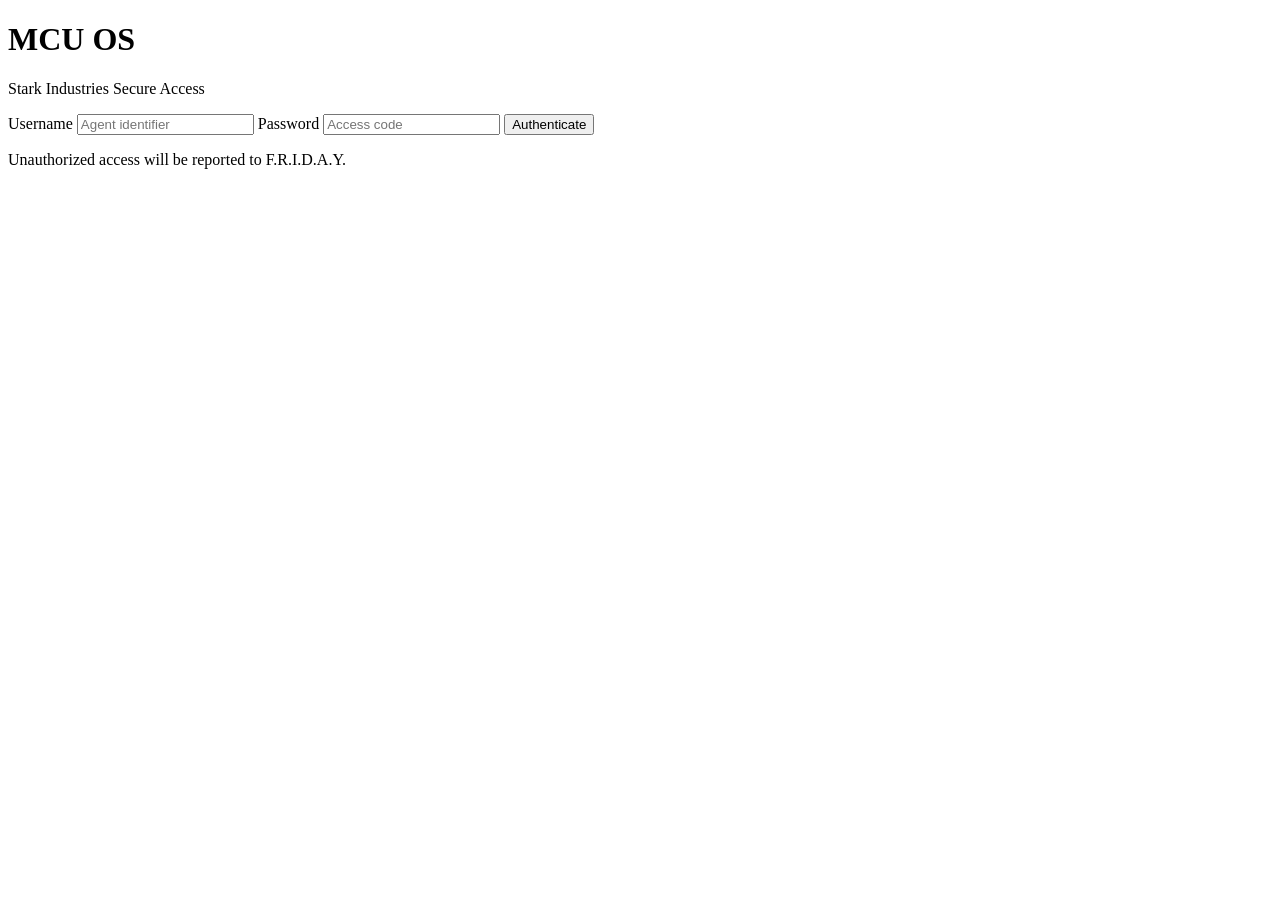
==== public/login.html @ 0550e7c6 "Add login.html for user authentication" ====
<!doctype html>
<html>
	<head>
		<meta charset="utf-8" />
		<meta
			name="viewport"
			content="width=device-width, initial-scale=1.0, shrink-to-fit=no"
		/>
		<title>MCU OS | Sign In</title>
		<link rel="shortcut icon" href="favicon.ico" />
		<link
			href="https://fonts.googleapis.com/css2?family=Orbitron:wght@500;700;900&family=Roboto:wght@300;400;500&display=swap"
			rel="stylesheet"
		/>
		<link rel="stylesheet" href="index.css" />
		<link rel="stylesheet" href="login.css" />
	</head>

	<body class="login-body">
		<div class="reactor-glow reactor-glow-a"></div>
		<div class="reactor-glow reactor-glow-b"></div>

		<div class="login-card">
			<div class="reactor-ring">
				<div class="reactor-core"></div>
			</div>

			<h1 class="login-title">MCU <span>OS</span></h1>
			<p class="login-subtitle">Stark Industries Secure Access</p>

			<form id="login-form" autocomplete="off">
				<label class="field">
					<span class="field-label">Username</span>
					<input
						id="login-username"
						type="text"
						placeholder="Agent identifier"
						autocomplete="username"
						required
					/>
				</label>

				<label class="field">
					<span class="field-label">Password</span>
					<input
						id="login-password"
						type="password"
						placeholder="Access code"
						autocomplete="current-password"
						required
					/>
				</label>

				<button type="submit" class="login-btn">
					<span>Authenticate</span>
				</button>

				<p id="login-error" class="login-error"></p>
			</form>

			<p class="login-footer">Unauthorized access will be reported to F.R.I.D.A.Y.</p>
		</div>

		<script src="login.js" defer></script>
	</body>
</html>
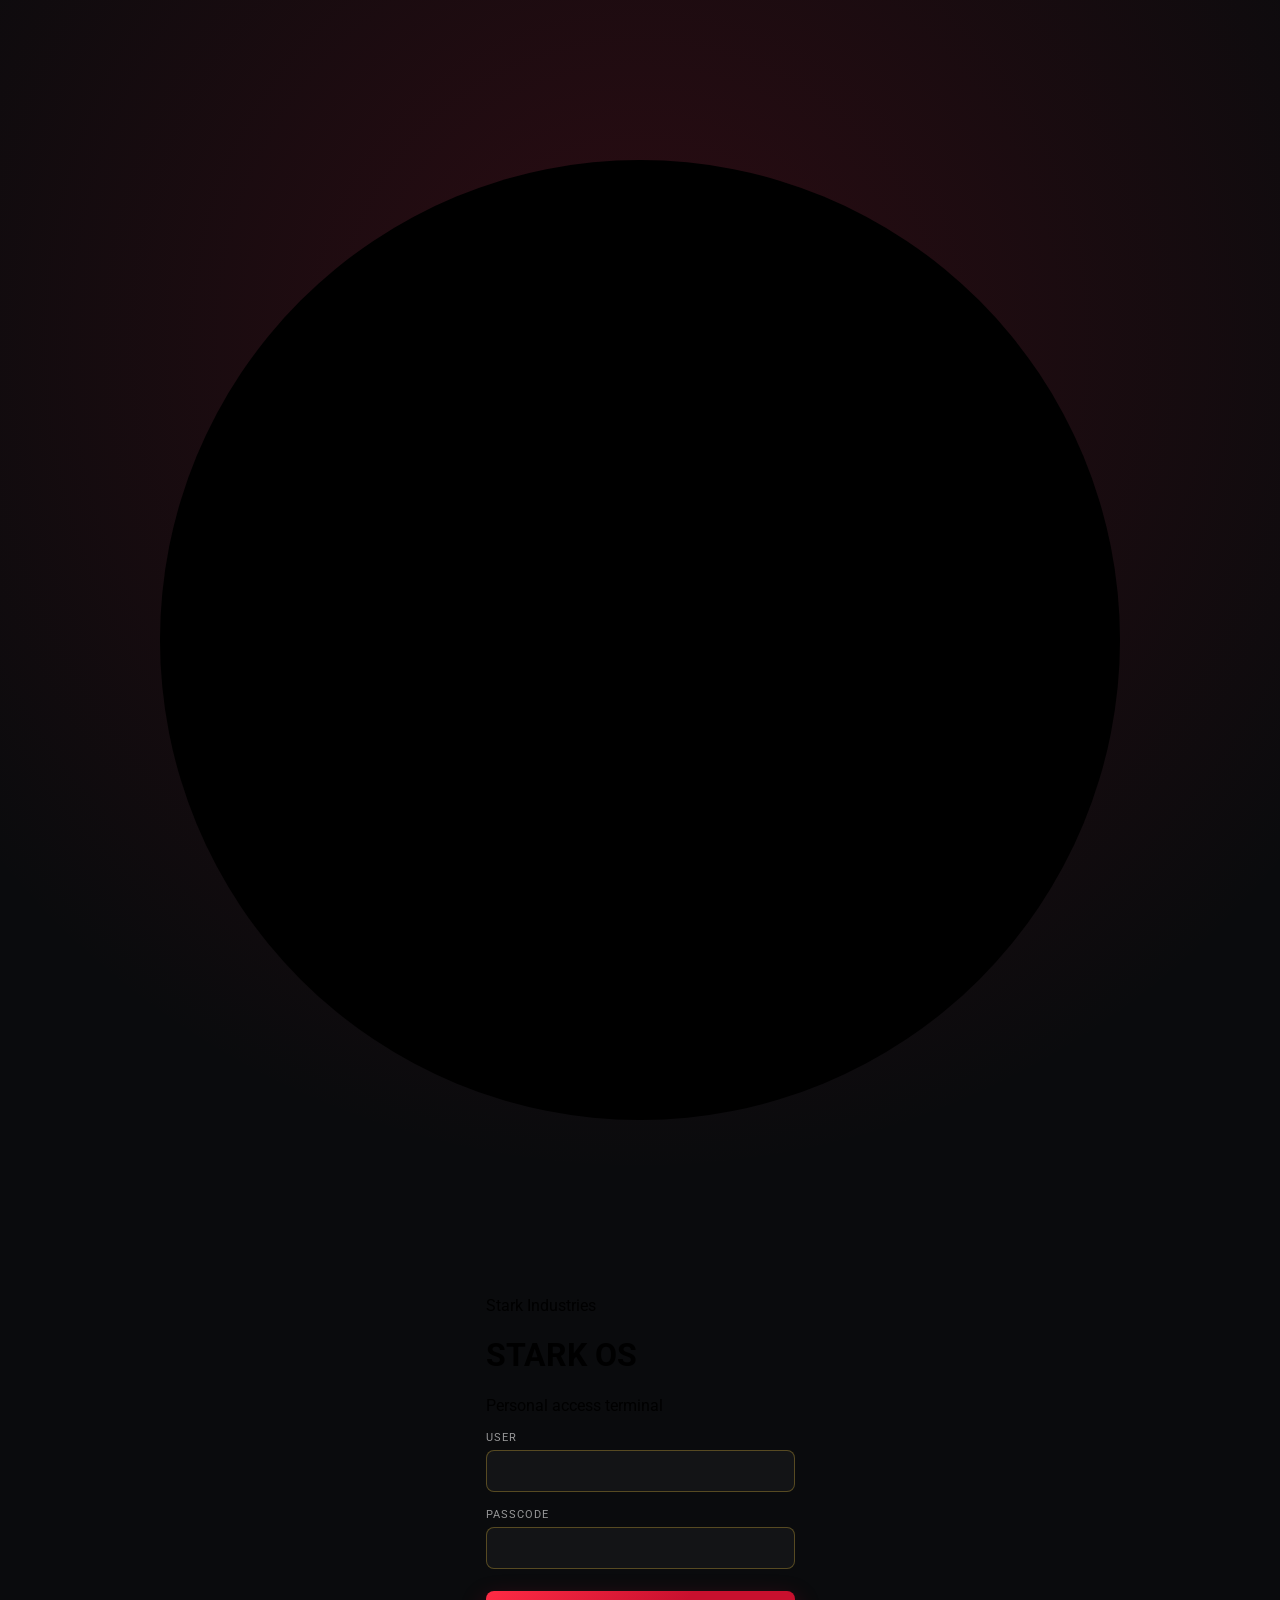
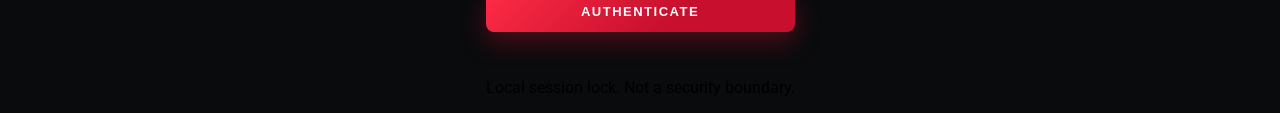
==== commit 35c89266: "Update login.html" ====
--- a/public/login.html
+++ b/public/login.html
@@ -6,10 +6,10 @@
 			name="viewport"
 			content="width=device-width, initial-scale=1.0, shrink-to-fit=no"
 		/>
-		<title>MCU OS | Sign In</title>
+		<title>Stark OS | Access Terminal</title>
 		<link rel="shortcut icon" href="favicon.ico" />
 		<link
-			href="https://fonts.googleapis.com/css2?family=Orbitron:wght@500;700;900&family=Roboto:wght@300;400;500&display=swap"
+			href="https://fonts.googleapis.com/css2?family=Space+Grotesk:wght@500;700&family=IBM+Plex+Sans:wght@400;500&family=IBM+Plex+Mono:wght@400;500&display=swap"
 			rel="stylesheet"
 		/>
 		<link rel="stylesheet" href="index.css" />
@@ -17,49 +17,57 @@
 	</head>
 
 	<body class="login-body">
-		<div class="reactor-glow reactor-glow-a"></div>
-		<div class="reactor-glow reactor-glow-b"></div>
+		<svg class="hud-ring" viewBox="0 0 400 400" aria-hidden="true">
+			<circle cx="200" cy="200" r="150" />
+			<circle cx="200" cy="200" r="120" stroke-dasharray="2 10" />
+			<g class="hud-ticks">
+				<line x1="200" y1="20" x2="200" y2="45" />
+				<line x1="200" y1="355" x2="200" y2="380" />
+				<line x1="20" y1="200" x2="45" y2="200" />
+				<line x1="355" y1="200" x2="380" y2="200" />
+			</g>
+		</svg>
 
-		<div class="login-card">
-			<div class="reactor-ring">
-				<div class="reactor-core"></div>
-			</div>
+		<div class="grid-overlay" aria-hidden="true"></div>
 
-			<h1 class="login-title">MCU <span>OS</span></h1>
-			<p class="login-subtitle">Stark Industries Secure Access</p>
+		<main class="terminal">
+			<div class="terminal-corner tl"></div>
+			<div class="terminal-corner tr"></div>
+			<div class="terminal-corner bl"></div>
+			<div class="terminal-corner br"></div>
+
+			<p class="terminal-eyebrow">Stark Industries</p>
+			<h1 class="terminal-title">STARK OS</h1>
+			<p class="terminal-sub">Personal access terminal</p>
 
 			<form id="login-form" autocomplete="off">
 				<label class="field">
-					<span class="field-label">Username</span>
+					<span class="field-label">User</span>
 					<input
 						id="login-username"
 						type="text"
-						placeholder="Agent identifier"
 						autocomplete="username"
 						required
 					/>
 				</label>
 
 				<label class="field">
-					<span class="field-label">Password</span>
+					<span class="field-label">Passcode</span>
 					<input
 						id="login-password"
 						type="password"
-						placeholder="Access code"
 						autocomplete="current-password"
 						required
 					/>
 				</label>
 
-				<button type="submit" class="login-btn">
-					<span>Authenticate</span>
-				</button>
+				<button type="submit" class="login-btn">Authenticate</button>
 
 				<p id="login-error" class="login-error"></p>
 			</form>
 
-			<p class="login-footer">Unauthorized access will be reported to F.R.I.D.A.Y.</p>
-		</div>
+			<p class="terminal-footnote">Local session lock. Not a security boundary.</p>
+		</main>
 
 		<script src="login.js" defer></script>
 	</body>
--- a/public/index.css
+++ b/public/index.css
@@ -0,0 +1,173 @@
+@import url("https://fonts.googleapis.com/css2?family=Roboto:ital,wght@0,300;0,400;0,500;1,300;1,400&display=swap");
+
+:root {
+	--mcu-black: #0a0b0d;
+	--mcu-panel: #14161a;
+	--mcu-panel-light: #1d2026;
+	--mcu-red: #c8102e;
+	--mcu-red-bright: #ff2b45;
+	--mcu-gold: #d4af37;
+	--mcu-gold-bright: #ffd166;
+	--mcu-blue-glow: #4fd8ff;
+	--mcu-text: #f3f3f3;
+	--mcu-text-dim: rgba(243, 243, 243, 0.6);
+	--mcu-border: rgba(212, 175, 55, 0.35);
+}
+
+body {
+	font-family: "Roboto", Arial, Helvetica, sans-serif;
+	margin: 0;
+	background: #111;
+	display: flex;
+	flex-direction: column;
+	min-height: 100vh;
+}
+
+.flex-center {
+	display: flex;
+	justify-content: center;
+}
+
+.header-center {
+	align-items: center;
+	flex-direction: column;
+	margin-top: 10%;
+}
+
+.left-margin {
+	margin: 0px 16px;
+}
+
+#sj-frame {
+	border: none;
+	position: absolute;
+	top: 0;
+	left: 0;
+	width: 100vw;
+	height: 100vh;
+	background-color: #111;
+}
+
+#sj-error {
+	color: #ff6666 !important;
+	white-space: pre-wrap;
+}
+
+#sj-error-code {
+	font-size: 12px;
+	color: #fff;
+	font-family: "Courier New", Courier, monospace;
+}
+
+.logo {
+	height: 25vh;
+}
+
+.logo-wrapper .text {
+	font-size: 75px;
+	color: #fff;
+}
+
+.logo-wrapper h1 {
+	color: white;
+}
+
+footer {
+	margin: 0 16px;
+	margin-top: auto;
+	display: flex;
+	flex-direction: column;
+	line-height: 30px;
+	margin-bottom: 20px;
+}
+
+footer > div {
+	display: flex;
+	justify-content: left;
+	align-items: center;
+	flex-wrap: wrap;
+	margin-bottom: 15px;
+}
+
+footer a,
+footer span {
+	margin: 0 15px;
+	text-decoration: none;
+	color: #fff;
+	font-size: 15px;
+}
+
+footer a {
+	cursor: pointer;
+}
+
+footer a:hover {
+	text-decoration: underline;
+}
+
+.desc p {
+	width: 560px;
+	color: rgba(253, 253, 253, 0.514);
+}
+
+#sj-address {
+	background: none;
+	font-family: inherit;
+	padding: 0px 17px;
+	height: 48px;
+	border: 1px solid rgb(255, 255, 255, 0.2);
+	color: var(--text-color);
+	border-radius: 3px;
+	outline: none;
+	width: 350px;
+	margin-top: 5px;
+	border-radius: 50px;
+	color: #fff;
+	transition: border-radius 0.1s;
+}
+
+#sj-address:focus {
+	border: 1px solid rgba(253, 253, 253, 0.514);
+	border-radius: 6px;
+}
+
+.credit {
+	border-radius: 10px;
+	padding: 10px;
+	display: block;
+	border: #fff 1px solid;
+	color: #fff;
+	display: flex;
+	flex-wrap: wrap;
+	margin-bottom: 15px;
+}
+
+.credit label {
+	margin-left: auto;
+	margin-right: 15px;
+}
+
+.credit a,
+.credit label {
+	color: white;
+	text-decoration: underline;
+	text-align: right;
+}
+
+.credit pre {
+	display: none;
+	width: 100%;
+}
+
+.credit label::after {
+	content: "show license";
+	cursor: pointer;
+}
+
+.credit input:checked + label::after {
+	content: "hide license";
+}
+
+.credit input:checked ~ pre {
+	display: block;
+}
--- a/public/login.css
+++ b/public/login.css
@@ -0,0 +1,214 @@
+.login-body {
+	background: radial-gradient(
+			circle at 50% 20%,
+			rgba(200, 16, 46, 0.18),
+			transparent 55%
+		),
+		var(--mcu-black);
+	min-height: 100vh;
+	display: flex;
+	align-items: center;
+	justify-content: center;
+	position: relative;
+	overflow: hidden;
+	font-family: "Roboto", Arial, sans-serif;
+}
+
+.reactor-glow {
+	position: absolute;
+	border-radius: 50%;
+	filter: blur(60px);
+	opacity: 0.5;
+	pointer-events: none;
+}
+
+.reactor-glow-a {
+	width: 480px;
+	height: 480px;
+	top: -140px;
+	left: -140px;
+	background: var(--mcu-red);
+}
+
+.reactor-glow-b {
+	width: 420px;
+	height: 420px;
+	bottom: -160px;
+	right: -120px;
+	background: var(--mcu-gold);
+	opacity: 0.25;
+}
+
+.login-card {
+	position: relative;
+	z-index: 1;
+	width: 340px;
+	padding: 40px 32px 28px;
+	background: linear-gradient(180deg, var(--mcu-panel), var(--mcu-black));
+	border: 1px solid var(--mcu-border);
+	border-radius: 16px;
+	box-shadow:
+		0 0 0 1px rgba(0, 0, 0, 0.4),
+		0 30px 60px rgba(0, 0, 0, 0.55),
+		0 0 40px rgba(200, 16, 46, 0.15);
+	text-align: center;
+}
+
+.login-card.shake {
+	animation: login-shake 0.4s ease;
+}
+
+@keyframes login-shake {
+	10%,
+	90% {
+		transform: translateX(-2px);
+	}
+	20%,
+	80% {
+		transform: translateX(4px);
+	}
+	30%,
+	50%,
+	70% {
+		transform: translateX(-8px);
+	}
+	40%,
+	60% {
+		transform: translateX(8px);
+	}
+}
+
+.reactor-ring {
+	width: 64px;
+	height: 64px;
+	margin: 0 auto 18px;
+	border-radius: 50%;
+	background: conic-gradient(
+		from 0deg,
+		var(--mcu-gold-bright),
+		var(--mcu-red-bright),
+		var(--mcu-gold-bright)
+	);
+	display: flex;
+	align-items: center;
+	justify-content: center;
+	box-shadow: 0 0 24px rgba(255, 209, 102, 0.45);
+	animation: reactor-spin 6s linear infinite;
+}
+
+@keyframes reactor-spin {
+	to {
+		transform: rotate(360deg);
+	}
+}
+
+.reactor-core {
+	width: 30px;
+	height: 30px;
+	border-radius: 50%;
+	background: radial-gradient(circle, #eafcff, var(--mcu-blue-glow) 70%);
+	box-shadow: 0 0 18px var(--mcu-blue-glow);
+}
+
+.login-title {
+	font-family: "Orbitron", "Roboto", sans-serif;
+	font-weight: 900;
+	letter-spacing: 3px;
+	color: var(--mcu-text);
+	margin: 0 0 4px;
+	font-size: 26px;
+}
+
+.login-title span {
+	color: var(--mcu-red-bright);
+}
+
+.login-subtitle {
+	margin: 0 0 24px;
+	color: var(--mcu-text-dim);
+	font-size: 13px;
+	letter-spacing: 1px;
+	text-transform: uppercase;
+}
+
+.field {
+	display: block;
+	text-align: left;
+	margin-bottom: 16px;
+}
+
+.field-label {
+	display: block;
+	font-size: 11px;
+	letter-spacing: 1px;
+	text-transform: uppercase;
+	color: var(--mcu-text-dim);
+	margin-bottom: 6px;
+}
+
+.field input {
+	width: 100%;
+	box-sizing: border-box;
+	background: rgba(255, 255, 255, 0.04);
+	border: 1px solid var(--mcu-border);
+	border-radius: 8px;
+	padding: 12px 14px;
+	color: var(--mcu-text);
+	font-size: 14px;
+	font-family: inherit;
+	outline: none;
+	transition:
+		border-color 0.15s,
+		box-shadow 0.15s;
+}
+
+.field input:focus {
+	border-color: var(--mcu-gold-bright);
+	box-shadow: 0 0 0 3px rgba(212, 175, 55, 0.15);
+}
+
+.login-btn {
+	width: 100%;
+	margin-top: 6px;
+	padding: 13px 0;
+	border: none;
+	border-radius: 8px;
+	background: linear-gradient(
+		135deg,
+		var(--mcu-red-bright),
+		var(--mcu-red) 60%
+	);
+	color: #fff;
+	font-family: "Orbitron", sans-serif;
+	font-weight: 700;
+	letter-spacing: 1.5px;
+	font-size: 13px;
+	text-transform: uppercase;
+	cursor: pointer;
+	transition:
+		transform 0.1s,
+		box-shadow 0.15s;
+	box-shadow: 0 10px 24px rgba(200, 16, 46, 0.35);
+}
+
+.login-btn:hover {
+	transform: translateY(-1px);
+	box-shadow: 0 14px 28px rgba(200, 16, 46, 0.45);
+}
+
+.login-btn:active {
+	transform: translateY(0);
+}
+
+.login-error {
+	min-height: 18px;
+	margin: 12px 0 0;
+	color: var(--mcu-red-bright);
+	font-size: 12px;
+}
+
+.login-footer {
+	margin: 18px 0 0;
+	font-size: 11px;
+	color: var(--mcu-text-dim);
+}
